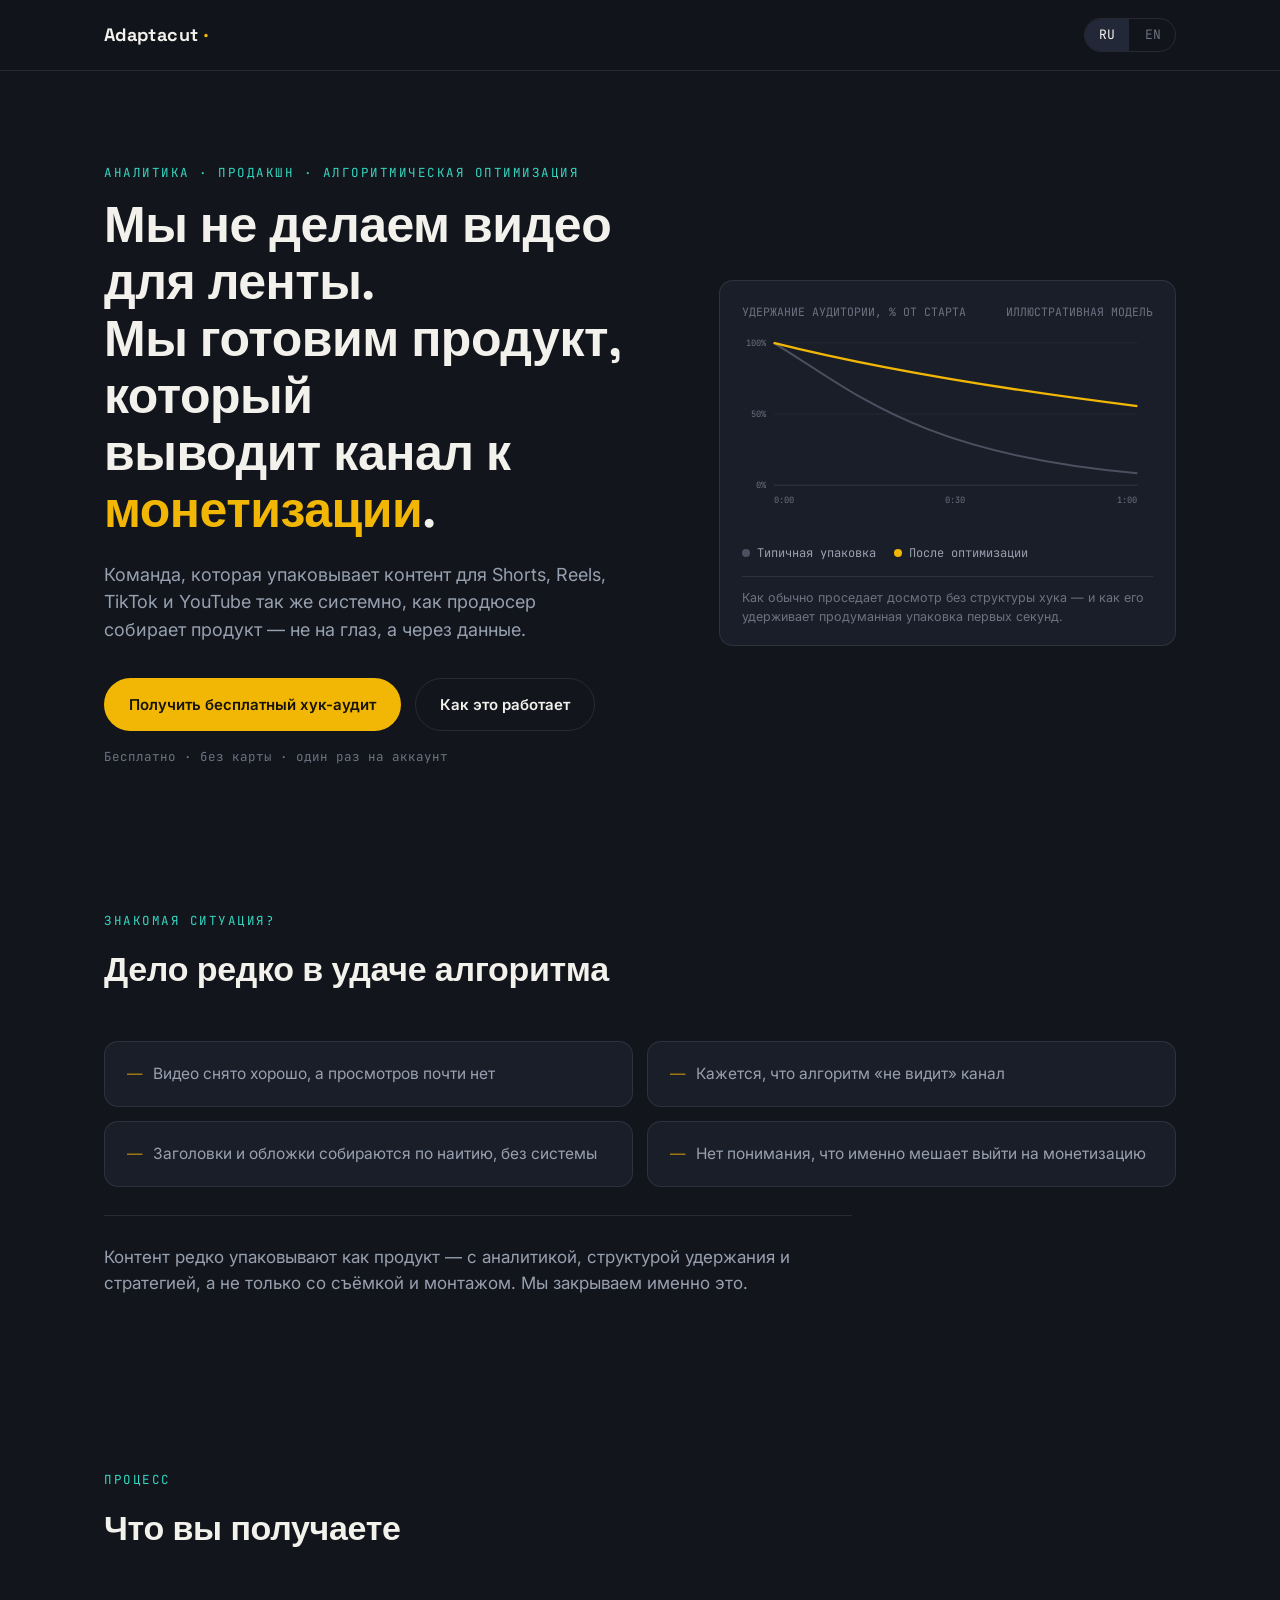
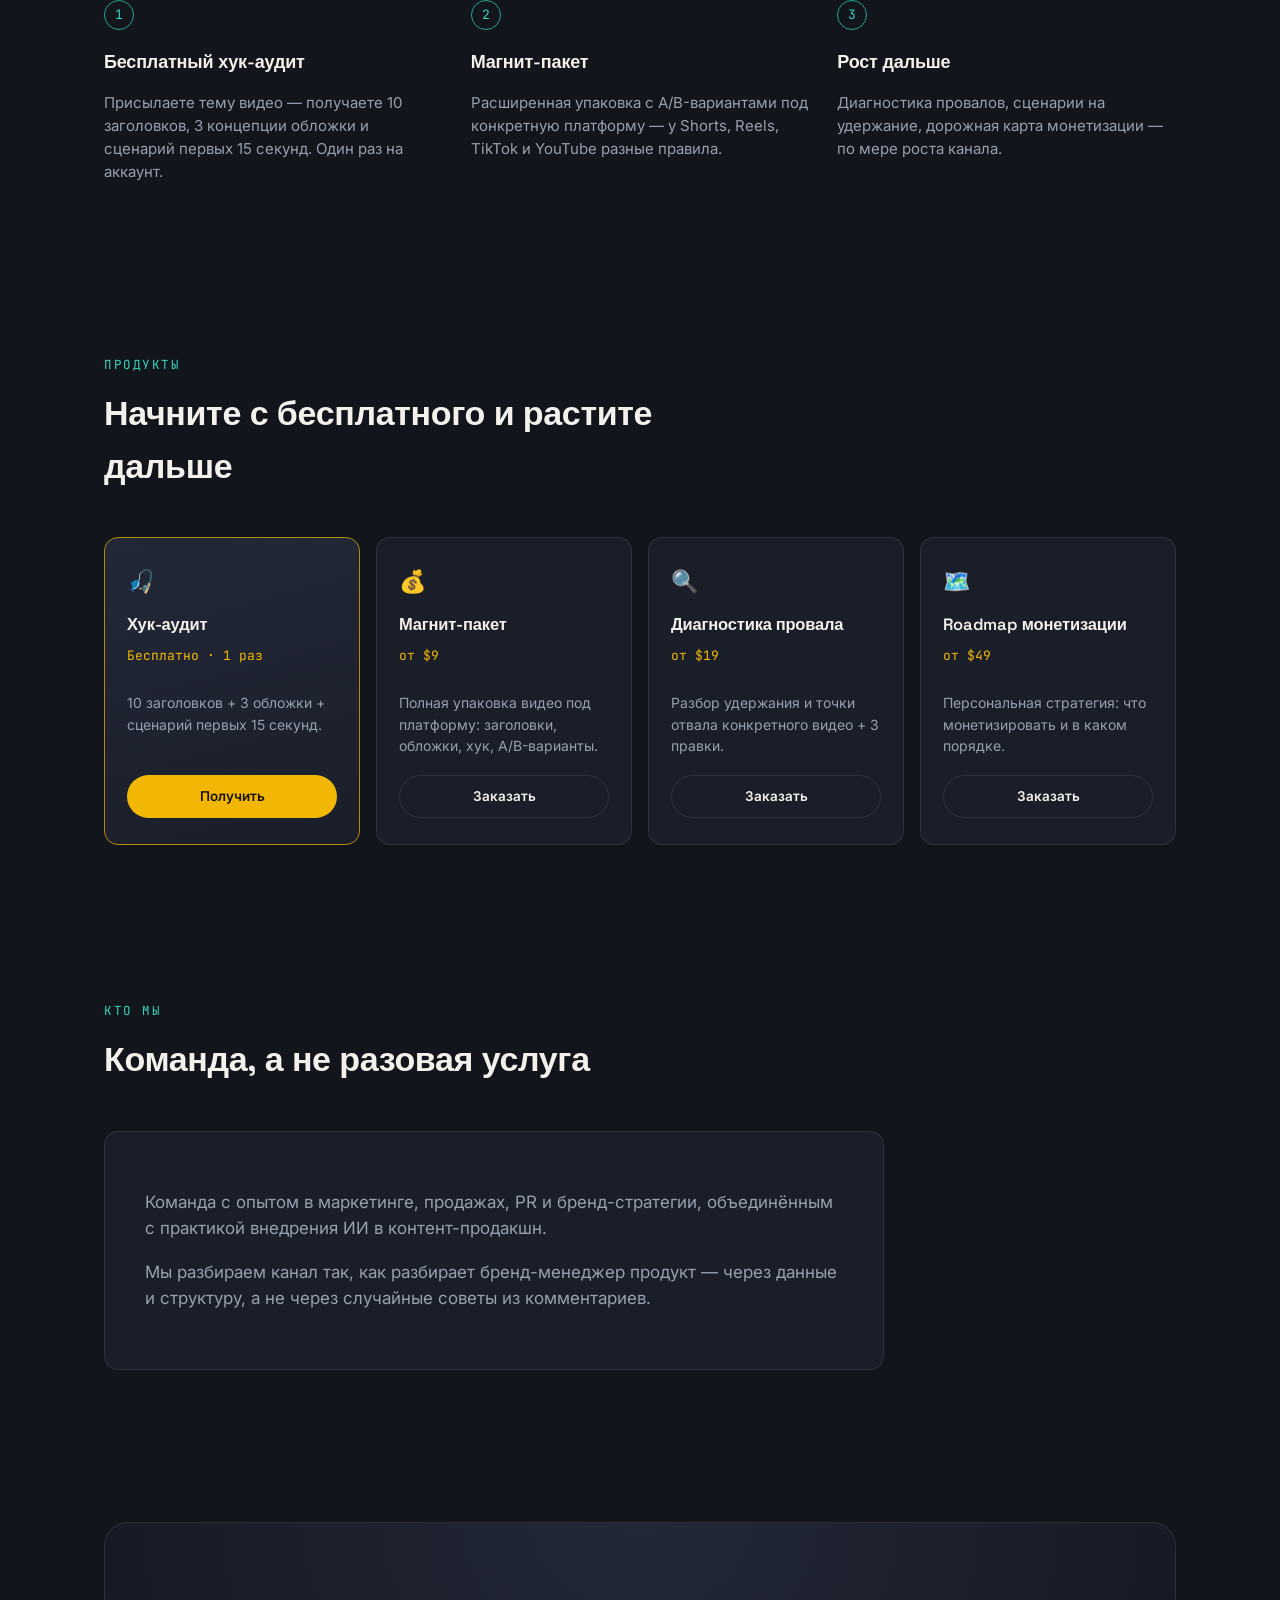
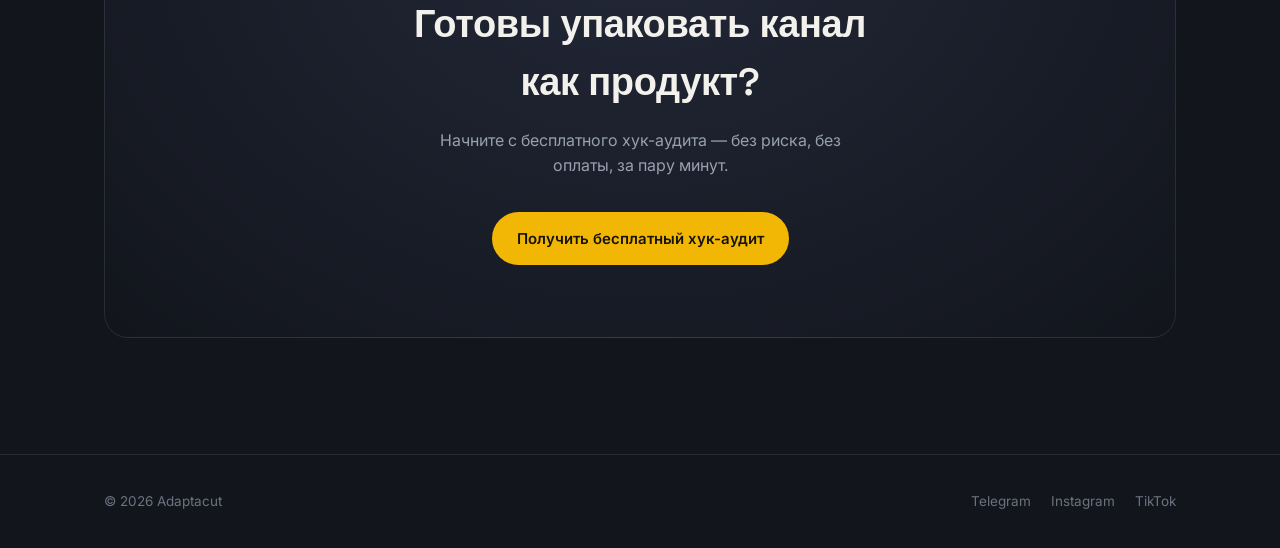
==== index.html @ 1ab20998 "Add files via upload" ====
<!DOCTYPE html>
<html lang="ru">
<head>
<meta charset="UTF-8">
<meta name="viewport" content="width=device-width, initial-scale=1.0">
<title>Adaptacut — продукт, который выводит канал к монетизации</title>
<meta name="description" content="Аналитика, упаковка, контент-продакшн и алгоритмическая оптимизация для авторов Shorts, Reels, TikTok и YouTube.">
<link rel="alternate" hreflang="ru" href="/">
<link rel="alternate" hreflang="en" href="/en/">
<link rel="preconnect" href="https://fonts.googleapis.com">
<link rel="preconnect" href="https://fonts.gstatic.com" crossorigin>
<link href="https://fonts.googleapis.com/css2?family=Space+Grotesk:wght@500;600;700&family=Inter:wght@400;500;600&family=JetBrains+Mono:wght@400;500&display=swap" rel="stylesheet">
<style>
/* ===== Design tokens ===== */
:root {
  --bg: #12151c;
  --surface: #1a1e29;
  --surface-2: #232838;
  --border: rgba(255, 255, 255, 0.09);
  --text: #f3f1ec;
  --text-muted: #97a0af;
  --text-dim: #6b7280;
  --gold: #f2b705;
  --gold-dim: #b8890a;
  --teal: #34d6c0;
  --teal-dim: #23a394;

  --font-display: "Space Grotesk", sans-serif;
  --font-body: "Inter", sans-serif;
  --font-mono: "JetBrains Mono", monospace;

  --container: 1120px;
  --radius: 14px;
}

* { box-sizing: border-box; }

html { scroll-behavior: smooth; }

body {
  margin: 0;
  background: var(--bg);
  color: var(--text);
  font-family: var(--font-body);
  font-size: 16px;
  line-height: 1.55;
  -webkit-font-smoothing: antialiased;
}

@media (prefers-reduced-motion: reduce) {
  html { scroll-behavior: auto; }
  * { animation-duration: 0.001ms !important; transition-duration: 0.001ms !important; }
}

a { color: inherit; }

.wrap {
  max-width: var(--container);
  margin: 0 auto;
  padding: 0 24px;
}

h1, h2, h3 {
  font-family: var(--font-display);
  font-weight: 600;
  letter-spacing: -0.01em;
  margin: 0;
}

.eyebrow {
  font-family: var(--font-mono);
  font-size: 12.5px;
  letter-spacing: 0.12em;
  text-transform: uppercase;
  color: var(--teal);
  display: inline-block;
  margin-bottom: 14px;
}

.muted { color: var(--text-muted); }

/* ===== Header ===== */
header {
  position: sticky;
  top: 0;
  z-index: 50;
  backdrop-filter: blur(10px);
  background: rgba(18, 21, 28, 0.82);
  border-bottom: 1px solid var(--border);
}

.header-inner {
  display: flex;
  align-items: center;
  justify-content: space-between;
  padding: 18px 24px;
}

.logo {
  font-family: var(--font-display);
  font-weight: 700;
  font-size: 18px;
  letter-spacing: 0.02em;
}

.logo span { color: var(--gold); }

.lang-toggle {
  display: flex;
  gap: 2px;
  font-family: var(--font-mono);
  font-size: 13px;
  border: 1px solid var(--border);
  border-radius: 100px;
  overflow: hidden;
}

.lang-toggle a {
  padding: 6px 14px;
  text-decoration: none;
  color: var(--text-dim);
}

.lang-toggle a.active {
  background: var(--surface-2);
  color: var(--text);
}

/* ===== Hero ===== */
.hero {
  padding: 88px 0 64px;
  position: relative;
  overflow: hidden;
}

.hero-grid {
  display: grid;
  grid-template-columns: 1.1fr 0.9fr;
  gap: 56px;
  align-items: center;
}

.hero h1 {
  font-size: clamp(32px, 4.4vw, 50px);
  line-height: 1.14;
}

.hero h1 .accent { color: var(--gold); }

.hero p.lead {
  font-size: 18px;
  color: var(--text-muted);
  max-width: 46ch;
  margin-top: 22px;
}

.cta-row {
  display: flex;
  gap: 14px;
  margin-top: 34px;
  flex-wrap: wrap;
}

.btn {
  display: inline-flex;
  align-items: center;
  gap: 8px;
  font-family: var(--font-body);
  font-weight: 600;
  font-size: 15px;
  padding: 14px 24px;
  border-radius: 100px;
  text-decoration: none;
  border: 1px solid transparent;
  cursor: pointer;
  transition: transform 0.15s ease, opacity 0.15s ease;
}

.btn:hover { transform: translateY(-1px); }

.btn-primary {
  background: var(--gold);
  color: #16130a;
}

.btn-primary:hover { opacity: 0.92; }

.btn-ghost {
  background: transparent;
  border-color: var(--border);
  color: var(--text);
}

.hero-note {
  margin-top: 16px;
  font-family: var(--font-mono);
  font-size: 12.5px;
  color: var(--text-dim);
}

/* ===== Retention chart — signature element ===== */
.chart-card {
  background: var(--surface);
  border: 1px solid var(--border);
  border-radius: var(--radius);
  padding: 22px 22px 18px;
}

.chart-card .chart-label {
  display: flex;
  justify-content: space-between;
  font-family: var(--font-mono);
  font-size: 11.5px;
  color: var(--text-dim);
  margin-bottom: 6px;
}

.legend {
  display: flex;
  gap: 18px;
  margin-top: 12px;
  font-family: var(--font-mono);
  font-size: 12px;
}

.legend-item { display: flex; align-items: center; gap: 7px; color: var(--text-muted); }
.dot { width: 8px; height: 8px; border-radius: 50%; }
.dot.grey { background: #4b5160; }
.dot.gold { background: var(--gold); }

.retention-line-typical {
  fill: none;
  stroke: #4b5160;
  stroke-width: 2.5;
  stroke-dasharray: 700;
  stroke-dashoffset: 700;
  animation: draw 1.6s ease forwards 0.3s;
}

.retention-line-optimized {
  fill: none;
  stroke: var(--gold);
  stroke-width: 3;
  stroke-dasharray: 700;
  stroke-dashoffset: 700;
  animation: draw 1.6s ease forwards 0.7s;
}

.chart-caption {
  margin: 14px 0 0;
  font-size: 12.5px;
  line-height: 1.5;
  color: var(--text-dim);
  border-top: 1px solid var(--border);
  padding-top: 12px;
}

@keyframes draw {
  to { stroke-dashoffset: 0; }
}

/* ===== Sections ===== */
section { padding: 76px 0; }

.section-head { max-width: 620px; margin-bottom: 44px; }
.section-head h2 { font-size: clamp(26px, 3vw, 34px); }
.section-head p { color: var(--text-muted); margin-top: 12px; font-size: 16.5px; }

/* Pain grid */
.pain-grid {
  display: grid;
  grid-template-columns: repeat(2, 1fr);
  gap: 14px;
}

.pain-item {
  background: var(--surface);
  border: 1px solid var(--border);
  border-radius: var(--radius);
  padding: 20px 22px;
  font-size: 15.5px;
  color: var(--text-muted);
}

.pain-item::before {
  content: "—";
  color: var(--gold-dim);
  margin-right: 10px;
}

.pain-transition {
  margin-top: 28px;
  padding-top: 28px;
  border-top: 1px solid var(--border);
  font-size: 17px;
  max-width: 68ch;
}

/* Steps */
.steps { display: grid; grid-template-columns: repeat(3, 1fr); gap: 28px; }

.step-num {
  font-family: var(--font-mono);
  font-size: 13px;
  color: var(--teal);
  border: 1px solid var(--teal-dim);
  width: 30px; height: 30px;
  border-radius: 50%;
  display: flex; align-items: center; justify-content: center;
  margin-bottom: 18px;
}

.step h3 { font-size: 18px; margin-bottom: 10px; }
.step p { color: var(--text-muted); font-size: 15px; }

/* Products */
.products-grid {
  display: grid;
  grid-template-columns: repeat(4, 1fr);
  gap: 16px;
}

.product-card {
  background: var(--surface);
  border: 1px solid var(--border);
  border-radius: var(--radius);
  padding: 26px 22px;
  display: flex;
  flex-direction: column;
  transition: border-color 0.2s ease;
}

.product-card:hover { border-color: var(--teal-dim); }

.product-card.featured {
  background: linear-gradient(165deg, var(--surface-2), var(--surface));
  border-color: var(--gold-dim);
}

.product-icon { font-size: 22px; margin-bottom: 14px; }

.product-card h3 { font-size: 16.5px; margin-bottom: 8px; }

.product-price {
  font-family: var(--font-mono);
  font-size: 13px;
  color: var(--gold);
  margin-bottom: 12px;
}

.product-card p.desc {
  color: var(--text-muted);
  font-size: 14px;
  flex-grow: 1;
  margin-bottom: 18px;
}

.product-card .btn { padding: 10px 18px; font-size: 13.5px; width: 100%; justify-content: center; }

/* Team */
.team-block {
  background: var(--surface);
  border: 1px solid var(--border);
  border-radius: var(--radius);
  padding: 40px;
  max-width: 780px;
}

.team-block p { font-size: 17px; color: var(--text-muted); }
.team-block p + p { margin-top: 16px; }

/* Final CTA */
.final-cta {
  text-align: center;
  background: radial-gradient(ellipse at top, var(--surface-2), var(--bg));
  border-radius: 24px;
  padding: 72px 24px;
  border: 1px solid var(--border);
}

.final-cta h2 { font-size: clamp(26px, 3.4vw, 38px); max-width: 20ch; margin: 0 auto; }
.final-cta p { color: var(--text-muted); margin: 16px auto 0; max-width: 44ch; }
.final-cta .cta-row { justify-content: center; }

/* Footer */
footer {
  border-top: 1px solid var(--border);
  padding: 36px 0;
  margin-top: 40px;
}

.footer-inner {
  display: flex;
  justify-content: space-between;
  align-items: center;
  flex-wrap: wrap;
  gap: 16px;
  font-size: 13.5px;
  color: var(--text-dim);
}

.footer-links { display: flex; gap: 20px; }
.footer-links a { text-decoration: none; color: var(--text-dim); }
.footer-links a:hover { color: var(--text-muted); }

/* ===== Responsive ===== */
@media (max-width: 860px) {
  .hero-grid { grid-template-columns: 1fr; gap: 40px; }
  .pain-grid { grid-template-columns: 1fr; }
  .steps { grid-template-columns: 1fr; gap: 34px; }
  .products-grid { grid-template-columns: 1fr 1fr; }
  .team-block { padding: 28px; }
  .final-cta { padding: 52px 20px; }
}

@media (max-width: 520px) {
  .products-grid { grid-template-columns: 1fr; }
  .header-inner { padding: 14px 18px; }
  .hero { padding: 56px 0 44px; }
  section { padding: 56px 0; }
}

</style>
</head>
<body>

<header>
  <div class="wrap header-inner">
    <div class="logo">Adaptacut <span>·</span></div>
    <div class="lang-toggle">
      <a href="/" class="active">RU</a>
      <a href="/en/">EN</a>
    </div>
  </div>
</header>

<section class="hero">
  <div class="wrap hero-grid">
    <div>
      <span class="eyebrow">Аналитика · Продакшн · Алгоритмическая оптимизация</span>
      <h1>Мы не делаем видео для ленты.<br>Мы готовим продукт, который<br>выводит канал к <span class="accent">монетизации</span>.</h1>
      <p class="lead">Команда, которая упаковывает контент для Shorts, Reels, TikTok и YouTube так же системно, как продюсер собирает продукт — не на глаз, а через данные.</p>
      <div class="cta-row">
        <a href="#products" class="btn btn-primary">Получить бесплатный хук-аудит</a>
        <a href="#how" class="btn btn-ghost">Как это работает</a>
      </div>
      <div class="hero-note">Бесплатно · без карты · один раз на аккаунт</div>
    </div>

    <div class="chart-card">
      <div class="chart-label">
        <span>УДЕРЖАНИЕ АУДИТОРИИ, % ОТ СТАРТА</span>
        <span>ИЛЛЮСТРАТИВНАЯ МОДЕЛЬ</span>
      </div>
      <svg viewBox="0 0 520 250" width="100%" height="auto" role="img" aria-label="Сравнение удержания аудитории: типичное видео теряет зрителей быстрее, чем видео с оптимизированной упаковкой">
        <!-- сетка -->
        <line x1="40" y1="20" x2="500" y2="20" stroke="rgba(255,255,255,0.06)" stroke-width="1"/>
        <line x1="40" y1="110" x2="500" y2="110" stroke="rgba(255,255,255,0.06)" stroke-width="1"/>
        <line x1="40" y1="200" x2="500" y2="200" stroke="rgba(255,255,255,0.14)" stroke-width="1"/>

        <!-- подписи Y -->
        <text x="30" y="24" text-anchor="end" font-family="JetBrains Mono, monospace" font-size="11" fill="#6b7280">100%</text>
        <text x="30" y="114" text-anchor="end" font-family="JetBrains Mono, monospace" font-size="11" fill="#6b7280">50%</text>
        <text x="30" y="204" text-anchor="end" font-family="JetBrains Mono, monospace" font-size="11" fill="#6b7280">0%</text>

        <!-- подписи X -->
        <text x="40" y="222" text-anchor="start" font-family="JetBrains Mono, monospace" font-size="11" fill="#6b7280">0:00</text>
        <text x="270" y="222" text-anchor="middle" font-family="JetBrains Mono, monospace" font-size="11" fill="#6b7280">0:30</text>
        <text x="500" y="222" text-anchor="end" font-family="JetBrains Mono, monospace" font-size="11" fill="#6b7280">1:00</text>

        <path class="retention-line-typical" d="M40,20 C 140,80 220,160 500,185" />
        <path class="retention-line-optimized" d="M40,20 C 160,50 300,75 500,100" />
      </svg>
      <div class="legend">
        <div class="legend-item"><span class="dot grey"></span> Типичная упаковка</div>
        <div class="legend-item"><span class="dot gold"></span> После оптимизации</div>
      </div>
      <p class="chart-caption">Как обычно проседает досмотр без структуры хука — и как его удерживает продуманная упаковка первых секунд.</p>
    </div>
  </div>
</section>

<section id="pain">
  <div class="wrap">
    <div class="section-head">
      <span class="eyebrow">Знакомая ситуация?</span>
      <h2>Дело редко в удаче алгоритма</h2>
    </div>
    <div class="pain-grid">
      <div class="pain-item">Видео снято хорошо, а просмотров почти нет</div>
      <div class="pain-item">Кажется, что алгоритм «не видит» канал</div>
      <div class="pain-item">Заголовки и обложки собираются по наитию, без системы</div>
      <div class="pain-item">Нет понимания, что именно мешает выйти на монетизацию</div>
    </div>
    <p class="pain-transition muted">Контент редко упаковывают как продукт — с аналитикой, структурой удержания и стратегией, а не только со съёмкой и монтажом. Мы закрываем именно это.</p>
  </div>
</section>

<section id="how">
  <div class="wrap">
    <div class="section-head">
      <span class="eyebrow">Процесс</span>
      <h2>Что вы получаете</h2>
    </div>
    <div class="steps">
      <div class="step">
        <div class="step-num">1</div>
        <h3>Бесплатный хук-аудит</h3>
        <p>Присылаете тему видео — получаете 10 заголовков, 3 концепции обложки и сценарий первых 15 секунд. Один раз на аккаунт.</p>
      </div>
      <div class="step">
        <div class="step-num">2</div>
        <h3>Магнит-пакет</h3>
        <p>Расширенная упаковка с A/B-вариантами под конкретную платформу — у Shorts, Reels, TikTok и YouTube разные правила.</p>
      </div>
      <div class="step">
        <div class="step-num">3</div>
        <h3>Рост дальше</h3>
        <p>Диагностика провалов, сценарии на удержание, дорожная карта монетизации — по мере роста канала.</p>
      </div>
    </div>
  </div>
</section>

<section id="products">
  <div class="wrap">
    <div class="section-head">
      <span class="eyebrow">Продукты</span>
      <h2>Начните с бесплатного и растите дальше</h2>
    </div>
    <div class="products-grid">
      <div class="product-card featured">
        <div class="product-icon">🎣</div>
        <h3>Хук-аудит</h3>
        <div class="product-price">Бесплатно · 1 раз</div>
        <p class="desc">10 заголовков + 3 обложки + сценарий первых 15 секунд.</p>
        <a href="#" class="btn btn-primary">Получить</a>
      </div>
      <div class="product-card">
        <div class="product-icon">💰</div>
        <h3>Магнит-пакет</h3>
        <div class="product-price">от $9</div>
        <p class="desc">Полная упаковка видео под платформу: заголовки, обложки, хук, A/B-варианты.</p>
        <a href="#" class="btn btn-ghost">Заказать</a>
      </div>
      <div class="product-card">
        <div class="product-icon">🔍</div>
        <h3>Диагностика провала</h3>
        <div class="product-price">от $19</div>
        <p class="desc">Разбор удержания и точки отвала конкретного видео + 3 правки.</p>
        <a href="#" class="btn btn-ghost">Заказать</a>
      </div>
      <div class="product-card">
        <div class="product-icon">🗺️</div>
        <h3>Roadmap монетизации</h3>
        <div class="product-price">от $49</div>
        <p class="desc">Персональная стратегия: что монетизировать и в каком порядке.</p>
        <a href="#" class="btn btn-ghost">Заказать</a>
      </div>
    </div>
  </div>
</section>

<section id="team">
  <div class="wrap">
    <div class="section-head">
      <span class="eyebrow">Кто мы</span>
      <h2>Команда, а не разовая услуга</h2>
    </div>
    <div class="team-block">
      <p>Команда с опытом в маркетинге, продажах, PR и бренд-стратегии, объединённым с практикой внедрения ИИ в контент-продакшн.</p>
      <p>Мы разбираем канал так, как разбирает бренд-менеджер продукт — через данные и структуру, а не через случайные советы из комментариев.</p>
    </div>
  </div>
</section>

<section id="cta">
  <div class="wrap">
    <div class="final-cta">
      <h2>Готовы упаковать канал как продукт?</h2>
      <p>Начните с бесплатного хук-аудита — без риска, без оплаты, за пару минут.</p>
      <div class="cta-row">
        <a href="#products" class="btn btn-primary">Получить бесплатный хук-аудит</a>
      </div>
    </div>
  </div>
</section>

<footer>
  <div class="wrap footer-inner">
    <div>© 2026 Adaptacut</div>
    <div class="footer-links">
      <a href="#">Telegram</a>
      <a href="#">Instagram</a>
      <a href="#">TikTok</a>
    </div>
  </div>
</footer>

</body>
</html>
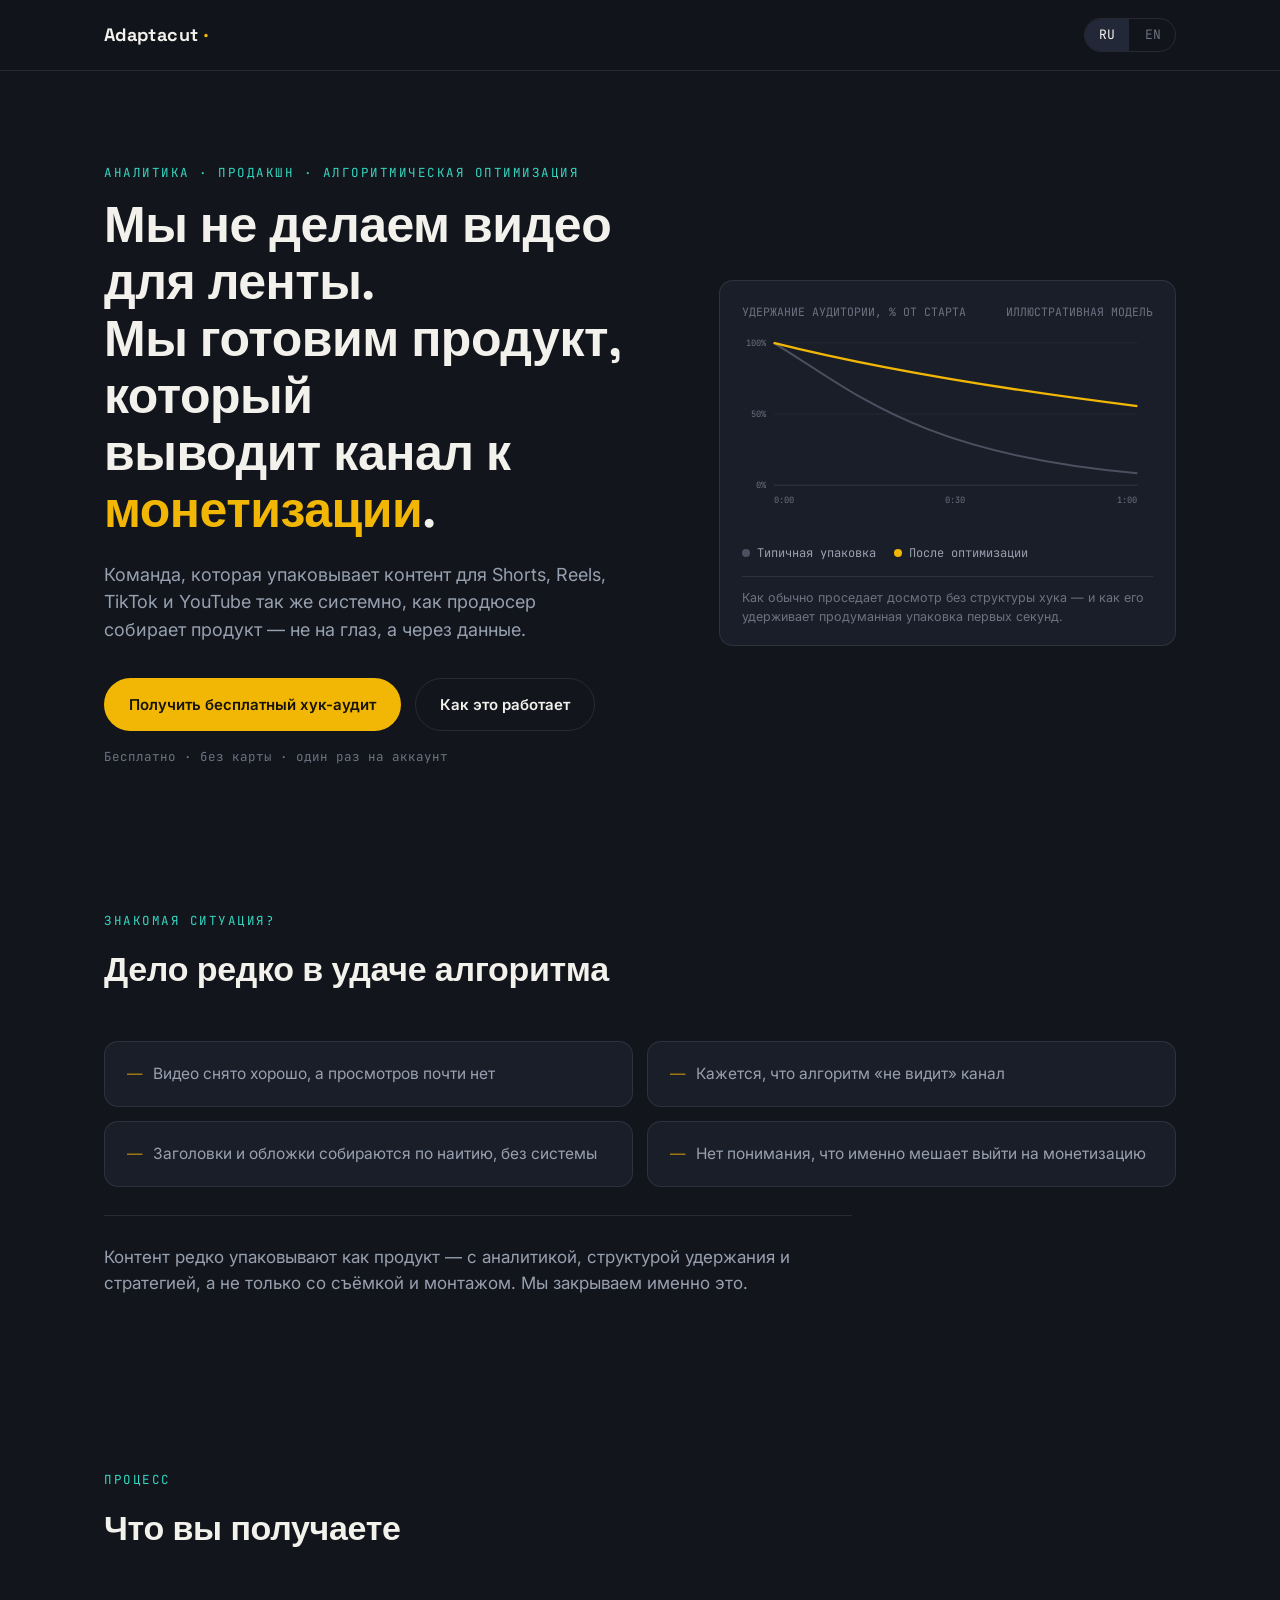
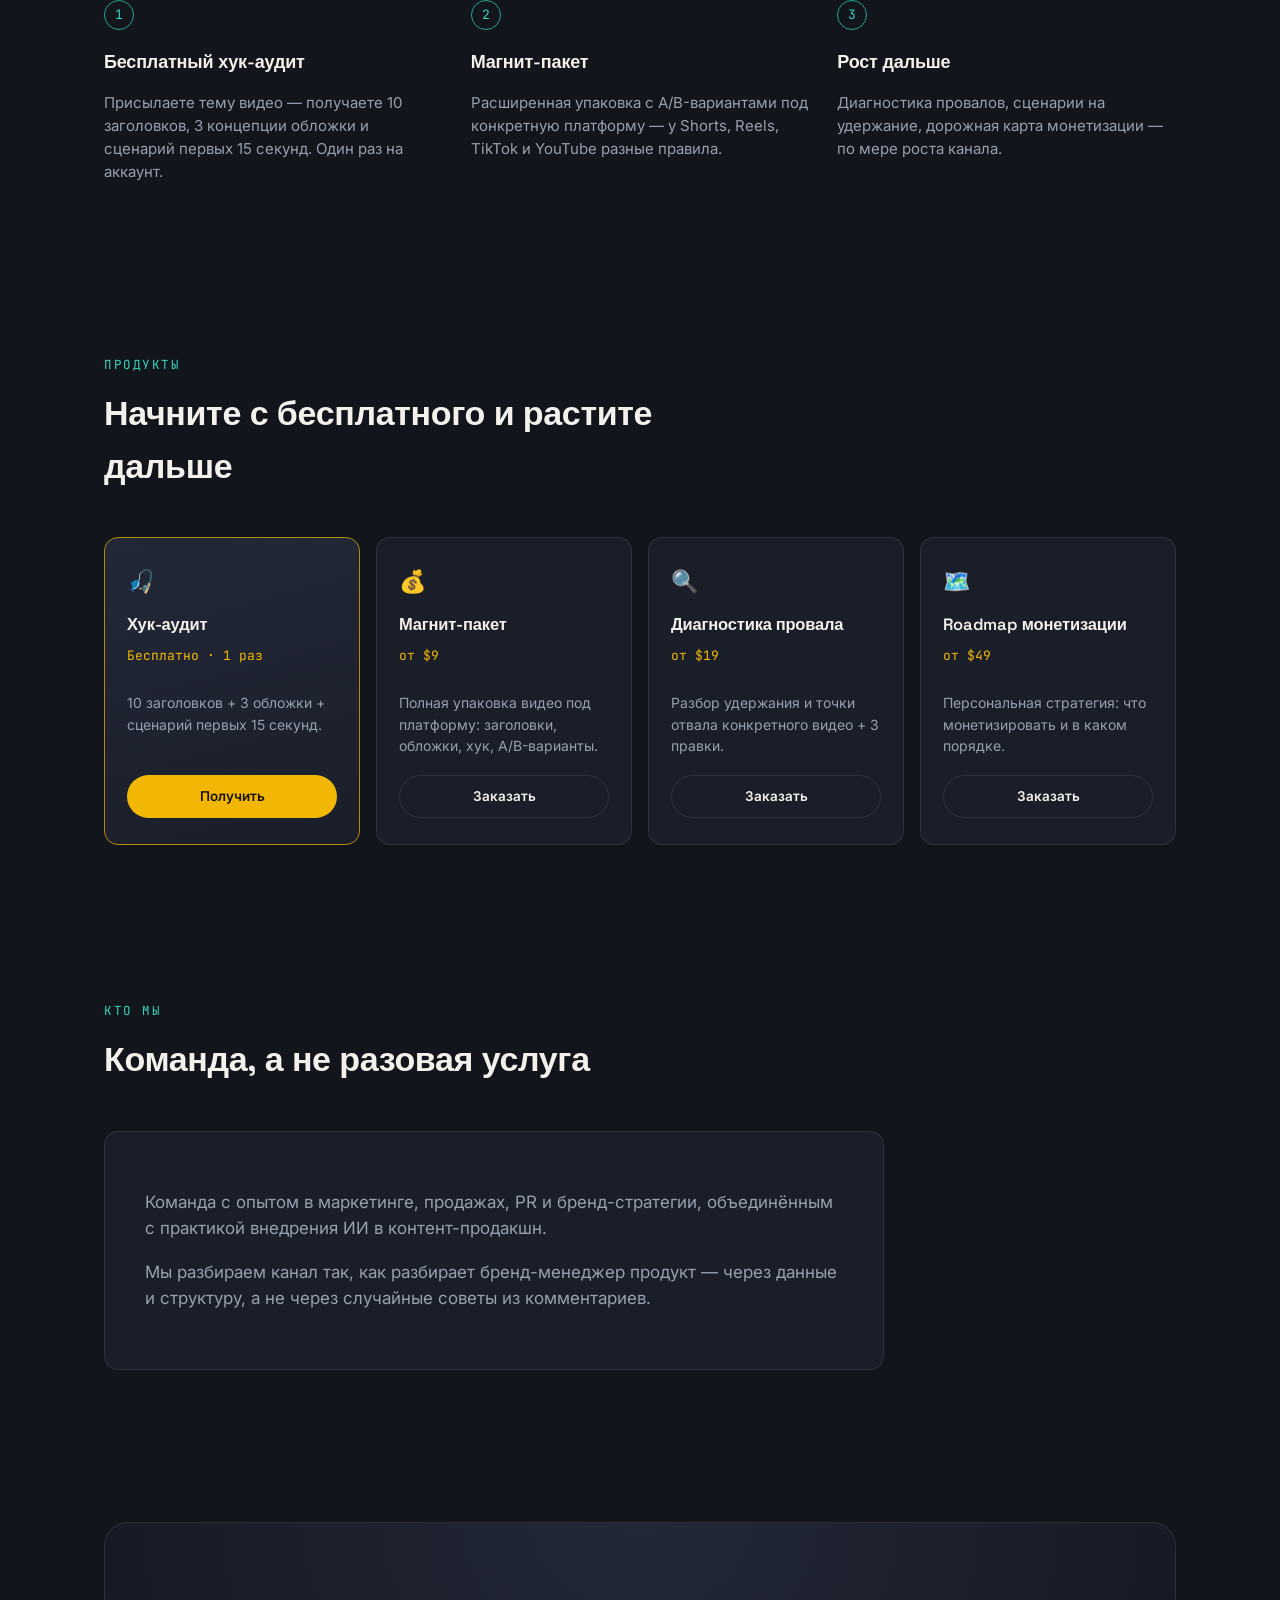
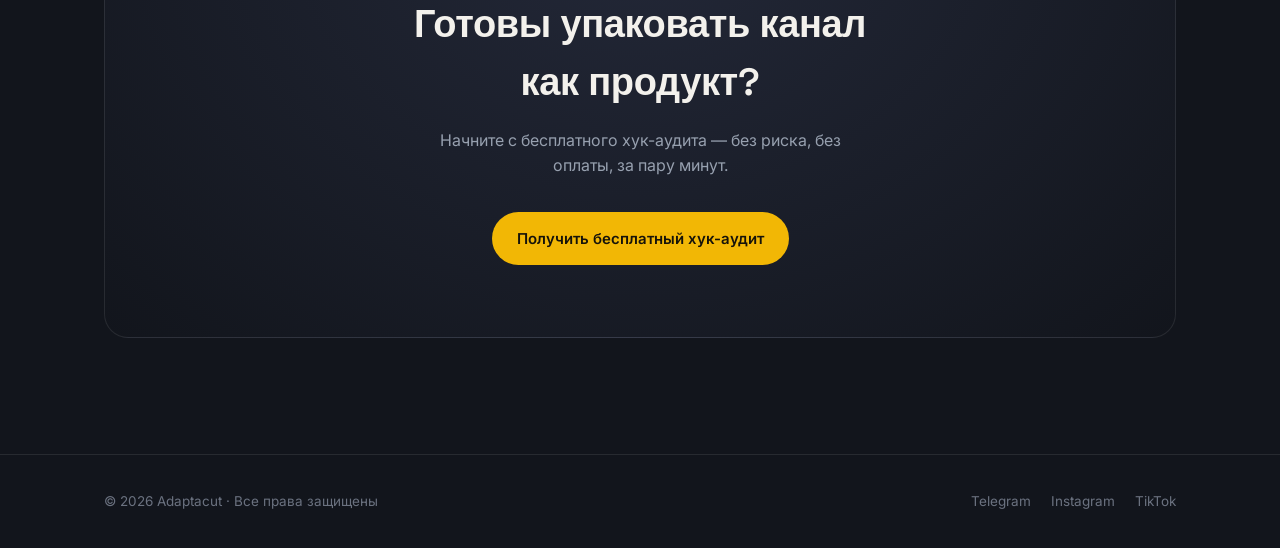
==== commit f59f1b72: "Add files via upload" ====
--- a/index.html
+++ b/index.html
@@ -7,6 +7,7 @@
 <meta name="description" content="Аналитика, упаковка, контент-продакшн и алгоритмическая оптимизация для авторов Shorts, Reels, TikTok и YouTube.">
 <link rel="alternate" hreflang="ru" href="/">
 <link rel="alternate" hreflang="en" href="/en/">
+<link rel="icon" href="favicon.png" type="image/png">
 <link rel="preconnect" href="https://fonts.googleapis.com">
 <link rel="preconnect" href="https://fonts.gstatic.com" crossorigin>
 <link href="https://fonts.googleapis.com/css2?family=Space+Grotesk:wght@500;600;700&family=Inter:wght@400;500;600&family=JetBrains+Mono:wght@400;500&display=swap" rel="stylesheet">
@@ -420,6 +421,133 @@
   section { padding: 56px 0; }
 }
 
+/* ===== Booking Modal ===== */
+.modal-overlay {
+  display: none;
+  position: fixed;
+  inset: 0;
+  background: rgba(0,0,0,0.65);
+  backdrop-filter: blur(3px);
+  z-index: 200;
+  align-items: center;
+  justify-content: center;
+  padding: 20px;
+}
+
+.modal-overlay.open { display: flex; }
+
+.modal-card {
+  background: var(--surface);
+  border: 1px solid var(--border);
+  border-radius: var(--radius);
+  max-width: 460px;
+  width: 100%;
+  max-height: 88vh;
+  overflow-y: auto;
+  padding: 28px;
+  position: relative;
+}
+
+.modal-close {
+  position: absolute;
+  top: 16px;
+  right: 16px;
+  background: none;
+  border: none;
+  color: var(--text-dim);
+  font-size: 20px;
+  cursor: pointer;
+  line-height: 1;
+  padding: 4px;
+}
+
+.modal-close:hover { color: var(--text); }
+
+.modal-card h3 {
+  font-size: 19px;
+  margin-bottom: 6px;
+  padding-right: 20px;
+}
+
+.modal-subtitle {
+  color: var(--text-muted);
+  font-size: 14px;
+  margin-bottom: 20px;
+}
+
+.modal-step { display: none; }
+.modal-step.active { display: block; }
+
+.date-grid {
+  display: grid;
+  grid-template-columns: repeat(5, 1fr);
+  gap: 8px;
+  margin-bottom: 8px;
+  max-height: 260px;
+  overflow-y: auto;
+  padding-right: 4px;
+}
+
+.date-btn {
+  background: var(--surface-2);
+  border: 1px solid var(--border);
+  border-radius: 8px;
+  padding: 9px 4px;
+  text-align: center;
+  cursor: pointer;
+  color: var(--text);
+  font-family: var(--font-body);
+}
+
+.date-btn .date-num { display: block; font-size: 14px; font-weight: 600; }
+.date-btn .date-mon { display: block; font-size: 10.5px; color: var(--text-dim); font-family: var(--font-mono); }
+.date-btn .date-left { display: block; font-size: 9.5px; color: var(--teal); font-family: var(--font-mono); margin-top: 2px; }
+
+.date-btn:hover:not(.full) { border-color: var(--teal-dim); }
+.date-btn.selected { border-color: var(--gold); background: rgba(242,183,5,0.08); }
+.date-btn.full {
+  opacity: 0.35;
+  cursor: not-allowed;
+  pointer-events: none;
+}
+.date-btn.full .date-left { color: #6b7280; }
+
+.form-field { margin-bottom: 14px; }
+.form-field label { display: block; font-size: 13px; color: var(--text-muted); margin-bottom: 6px; }
+.form-field input {
+  width: 100%;
+  background: var(--surface-2);
+  border: 1px solid var(--border);
+  border-radius: 8px;
+  padding: 11px 12px;
+  color: var(--text);
+  font-family: var(--font-body);
+  font-size: 14.5px;
+}
+.form-field input:focus { outline: none; border-color: var(--teal-dim); }
+
+.modal-selected-date {
+  font-family: var(--font-mono);
+  font-size: 12.5px;
+  color: var(--teal);
+  margin-bottom: 16px;
+  padding: 8px 12px;
+  background: var(--surface-2);
+  border-radius: 8px;
+}
+
+.modal-msg {
+  font-size: 13.5px;
+  padding: 10px 12px;
+  border-radius: 8px;
+  margin-top: 12px;
+  display: none;
+}
+.modal-msg.error { display: block; background: rgba(220,80,80,0.12); color: #e08080; }
+.modal-msg.success { display: block; background: rgba(52,214,192,0.1); color: var(--teal); }
+
+.modal-loading { text-align: center; padding: 30px 0; color: var(--text-dim); font-size: 13.5px; }
+
 </style>
 </head>
 <body>
@@ -441,7 +569,7 @@
       <h1>Мы не делаем видео для ленты.<br>Мы готовим продукт, который<br>выводит канал к <span class="accent">монетизации</span>.</h1>
       <p class="lead">Команда, которая упаковывает контент для Shorts, Reels, TikTok и YouTube так же системно, как продюсер собирает продукт — не на глаз, а через данные.</p>
       <div class="cta-row">
-        <a href="#products" class="btn btn-primary">Получить бесплатный хук-аудит</a>
+        <a href="javascript:void(0)" class="btn btn-primary js-open-booking">Получить бесплатный хук-аудит</a>
         <a href="#how" class="btn btn-ghost">Как это работает</a>
       </div>
       <div class="hero-note">Бесплатно · без карты · один раз на аккаунт</div>
@@ -534,7 +662,7 @@
         <h3>Хук-аудит</h3>
         <div class="product-price">Бесплатно · 1 раз</div>
         <p class="desc">10 заголовков + 3 обложки + сценарий первых 15 секунд.</p>
-        <a href="#" class="btn btn-primary">Получить</a>
+        <a href="javascript:void(0)" class="btn btn-primary js-open-booking">Получить</a>
       </div>
       <div class="product-card">
         <div class="product-icon">💰</div>
@@ -580,7 +708,7 @@
       <h2>Готовы упаковать канал как продукт?</h2>
       <p>Начните с бесплатного хук-аудита — без риска, без оплаты, за пару минут.</p>
       <div class="cta-row">
-        <a href="#products" class="btn btn-primary">Получить бесплатный хук-аудит</a>
+        <a href="javascript:void(0)" class="btn btn-primary js-open-booking">Получить бесплатный хук-аудит</a>
       </div>
     </div>
   </div>
@@ -588,7 +716,7 @@
 
 <footer>
   <div class="wrap footer-inner">
-    <div>© 2026 Adaptacut</div>
+    <div>© 2026 Adaptacut · Все права защищены</div>
     <div class="footer-links">
       <a href="#">Telegram</a>
       <a href="#">Instagram</a>
@@ -597,5 +725,205 @@
   </div>
 </footer>
 
+<div class="modal-overlay" id="bookingModal">
+  <div class="modal-card">
+    <button class="modal-close" id="modalClose" aria-label="Закрыть">✕</button>
+
+    <div class="modal-step active" id="stepDate">
+      <h3>Выберите дату</h3>
+      <p class="modal-subtitle">Бесплатный хук-аудит — один раз на аккаунт, 3 места в день.</p>
+      <div id="dateGrid" class="date-grid">
+        <div class="modal-loading">Загружаем доступные даты…</div>
+      </div>
+    </div>
+
+    <div class="modal-step" id="stepForm">
+      <h3>Ваши данные</h3>
+      <div class="modal-selected-date" id="selectedDateLabel"></div>
+      <div class="form-field">
+        <label for="fieldName">Имя</label>
+        <input type="text" id="fieldName" maxlength="100" placeholder="Как к вам обращаться">
+      </div>
+      <div class="form-field">
+        <label for="fieldContact">Telegram или email</label>
+        <input type="text" id="fieldContact" maxlength="100" placeholder="@username или email">
+      </div>
+      <div class="form-field">
+        <label for="fieldTopic">Тема видео</label>
+        <input type="text" id="fieldTopic" maxlength="300" placeholder="О чём видео — коротко">
+      </div>
+      <div class="cta-row">
+        <button class="btn btn-ghost" id="backToDate" type="button">Назад</button>
+        <button class="btn btn-primary" id="submitBooking" type="button">Записаться</button>
+      </div>
+      <div class="modal-msg" id="modalMsg"></div>
+    </div>
+
+    <div class="modal-step" id="stepSuccess">
+      <h3>Готово 🎉</h3>
+      <p class="modal-subtitle" id="successText"></p>
+    </div>
+  </div>
+</div>
+
+<script>
+(function() {
+  const API_AVAILABILITY = '/api/availability';
+  const API_BOOK = '/api/book';
+  const MAX_SLOTS = 3;
+
+  const modal = document.getElementById('bookingModal');
+  const dateGrid = document.getElementById('dateGrid');
+  const stepDate = document.getElementById('stepDate');
+  const stepForm = document.getElementById('stepForm');
+  const stepSuccess = document.getElementById('stepSuccess');
+  const selectedDateLabel = document.getElementById('selectedDateLabel');
+  const modalMsg = document.getElementById('modalMsg');
+
+  let selectedDate = null;
+  const monthNames = ['янв','фев','мар','апр','май','июн','июл','авг','сен','окт','ноя','дек'];
+
+  function toISO(d) {
+    return d.toISOString().slice(0, 10);
+  }
+
+  function showStep(step) {
+    [stepDate, stepForm, stepSuccess].forEach(s => s.classList.remove('active'));
+    step.classList.add('active');
+  }
+
+  function openModal() {
+    modal.classList.add('open');
+    selectedDate = null;
+    modalMsg.className = 'modal-msg';
+    document.getElementById('fieldName').value = '';
+    document.getElementById('fieldContact').value = '';
+
+    if (localStorage.getItem('adaptacut_claimed') === '1') {
+      stepDate.innerHTML = '<h3>Бесплатный аудит уже использован</h3><p class="modal-subtitle">Вы уже получали бесплатный хук-аудит с этого устройства. Посмотрите платные пакеты ниже — там больше вариантов и доработка под платформу.</p>';
+      showStep(stepDate);
+      return;
+    }
+
+    showStep(stepDate);
+    loadAvailability();
+  }
+
+  function closeModal() {
+    modal.classList.remove('open');
+  }
+
+  async function loadAvailability() {
+    dateGrid.innerHTML = '<div class="modal-loading">Загружаем доступные даты…</div>';
+    let counts = {};
+    try {
+      const res = await fetch(API_AVAILABILITY);
+      const data = await res.json();
+      counts = data.counts || {};
+    } catch (e) {
+      dateGrid.innerHTML = '<div class="modal-loading">Не удалось загрузить даты. Обновите страницу.</div>';
+      return;
+    }
+    renderDates(counts);
+  }
+
+  function renderDates(counts) {
+    dateGrid.innerHTML = '';
+    const today = new Date();
+    for (let i = 1; i <= 30; i++) {
+      const d = new Date(today);
+      d.setDate(today.getDate() + i);
+      const iso = toISO(d);
+      const taken = counts[iso] || 0;
+      const left = MAX_SLOTS - taken;
+      const full = left <= 0;
+
+      const btn = document.createElement('div');
+      btn.className = 'date-btn' + (full ? ' full' : '');
+      btn.innerHTML = `
+        <span class="date-num">${d.getDate()}</span>
+        <span class="date-mon">${monthNames[d.getMonth()]}</span>
+        <span class="date-left">${full ? 'занято' : left + ' мест'}</span>
+      `;
+      if (!full) {
+        btn.addEventListener('click', () => selectDate(iso, d));
+      }
+      dateGrid.appendChild(btn);
+    }
+  }
+
+  function selectDate(iso, d) {
+    selectedDate = iso;
+    selectedDateLabel.textContent = d.toLocaleDateString('ru-RU', { day: 'numeric', month: 'long', year: 'numeric' });
+    modalMsg.className = 'modal-msg';
+    showStep(stepForm);
+  }
+
+  async function submitBooking() {
+    const name = document.getElementById('fieldName').value.trim();
+    const contact = document.getElementById('fieldContact').value.trim();
+    const topic = document.getElementById('fieldTopic').value.trim();
+
+    if (!name || !contact || !topic) {
+      modalMsg.className = 'modal-msg error';
+      modalMsg.textContent = 'Заполните все поля.';
+      return;
+    }
+
+    const submitBtn = document.getElementById('submitBooking');
+    submitBtn.disabled = true;
+    submitBtn.textContent = 'Отправляем…';
+
+    try {
+      const res = await fetch(API_BOOK, {
+        method: 'POST',
+        headers: { 'Content-Type': 'application/json' },
+        body: JSON.stringify({ name, contact, date: selectedDate, topic })
+      });
+      const data = await res.json();
+
+      if (res.status === 403) {
+        localStorage.setItem('adaptacut_claimed', '1');
+        modalMsg.className = 'modal-msg error';
+        modalMsg.textContent = 'Бесплатный аудит уже был использован с этого контакта или устройства.';
+        return;
+      }
+
+      if (res.status === 409) {
+        modalMsg.className = 'modal-msg error';
+        modalMsg.textContent = 'Это места на эту дату только что закончились — выберите другую дату.';
+        showStep(stepDate);
+        loadAvailability();
+        return;
+      }
+
+      if (!res.ok) {
+        modalMsg.className = 'modal-msg error';
+        modalMsg.textContent = 'Что-то пошло не так. Попробуйте ещё раз или напишите нам в Telegram.';
+        return;
+      }
+
+      document.getElementById('successText').textContent = 'Вы записаны. Мы свяжемся с вами в ближайшее время.';
+      localStorage.setItem('adaptacut_claimed', '1');
+      showStep(stepSuccess);
+    } catch (e) {
+      modalMsg.className = 'modal-msg error';
+      modalMsg.textContent = 'Ошибка сети. Попробуйте ещё раз.';
+    } finally {
+      submitBtn.disabled = false;
+      submitBtn.textContent = 'Записаться';
+    }
+  }
+
+  document.querySelectorAll('.js-open-booking').forEach(el => {
+    el.addEventListener('click', openModal);
+  });
+
+  document.getElementById('modalClose').addEventListener('click', closeModal);
+  document.getElementById('backToDate').addEventListener('click', () => showStep(stepDate));
+  document.getElementById('submitBooking').addEventListener('click', submitBooking);
+  modal.addEventListener('click', (e) => { if (e.target === modal) closeModal(); });
+})();
+</script>
 </body>
 </html>
